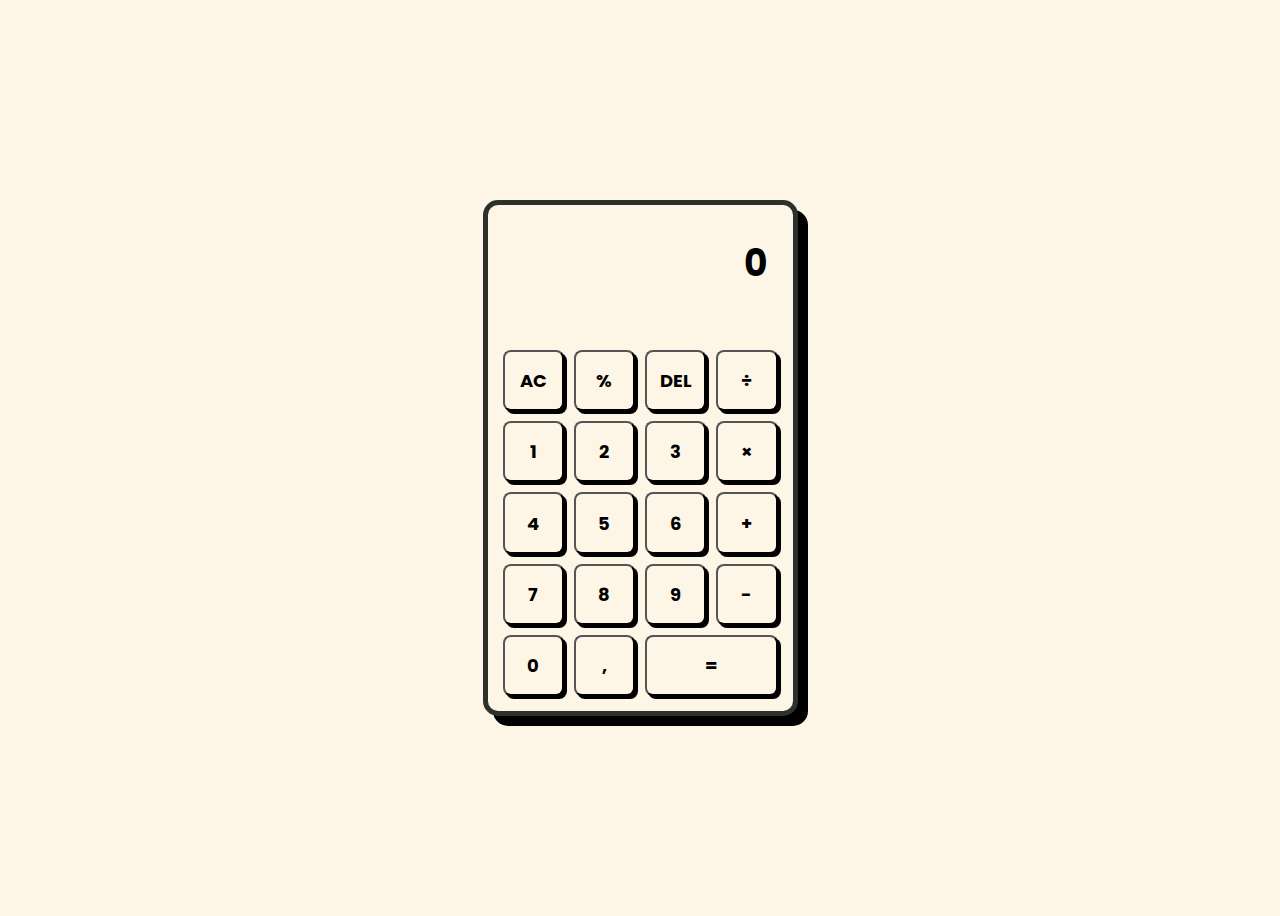
==== Index.html @ 461a58b2 "Calculator v1" ====
<!DOCTYPE html>
<html lang="ru">
<head>
    <meta charset="UTF-8">
    <meta name="viewport" content="width=device-width, initial-scale=1.0">
    <title>Калькулятор</title>
    <style>
        @font-face {
            font-family: "Poppins";
            src: url("/Poppins-Bold.woff2") format("woff2");
            font-weight: bold;
            font-style: normal;
            font-display: swap;
        }
        body {
            font-family: "Poppins", sans-serif;
            display: flex;
            justify-content: center;
            align-items: center;
            height: 100vh;
            background-color: rgb(253,246,230);
        }
        .calculator {
            width: 275px;
            padding: 15px;
            border-radius: 15px;
            background-color: rgb(253,246,230);
            border: 5px solid rgb(44,49,42);
            box-shadow: 10px 10px 0px rgba(0, 0, 0);
        }
        .display {
            background: rgb(253,246,230);
            text-align: right;
            padding: 10px;
            border-radius: 10px;
            font-size: 20px;
            font-weight: bold;
            margin-bottom: 30px;
            min-height: 80px;
            display: flex;
            flex-direction: column;
            justify-content: space-around;
        }
        .current-equation {
            font-size: 36px;
        }
        .previous-equation {
            font-size: 16px;
            color: rgb(145,143,128);
        }
        .buttons {
            display: grid;
            grid-template-columns: repeat(4, 1fr);
            grid-auto-rows: 61.25px;
            gap: 10px;
        }
        .buttons button {
            width: 100%;
            height: 100%;
            font-family: "Poppins", sans-serif;
            font-size: 18px;
            font-weight: bold;
            box-shadow: 3px 3px 0px rgba(0, 0, 0);
            background-color:rgb(253,246,230);
            border-radius: 8px;
            cursor: pointer;
        }
        .buttons-down {
            margin-top: 10px;
            display: grid;
            grid-template-columns:  1fr 1fr 2.163fr;
            grid-auto-rows: 61.25px;
            gap: 10px;
        }
        .buttons-down button {
            width: 100%;
            height: 100%;
            font-family: "Poppins", sans-serif;
            font-size: 18px;
            font-weight: bold;
            box-shadow: 3px 3px 0px rgba(0, 0, 0);
            background-color:rgb(253,246,230);
            border-radius: 8px;
            cursor: pointer;
        }
        button:active {
            background-color: rgb(184,243,215);
        }
    </style>
</head>
<body>
    <div class="calculator">
        <div class="display">
            <div class="current-equation" id="current-equation">0</div>
            <div class="previous-equation" id="previous-equation"></div>
        </div>
        <div class="buttons">
            <button onclick="clearAll()">AC</button>
            <button onclick="insert('%')">%</button>
            <button onclick="deleteLast()">DEL</button>
            <button onclick="insert('/')">÷</button>
            <button onclick="insert('1')">1</button>
            <button onclick="insert('2')">2</button>
            <button onclick="insert('3')">3</button>
            <button onclick="insert('*')">×</button>
            <button onclick="insert('4')">4</button>
            <button onclick="insert('5')">5</button>
            <button onclick="insert('6')">6</button>
            <button onclick="insert('+')">+</button>
            <button onclick="insert('7')">7</button>
            <button onclick="insert('8')">8</button>
            <button onclick="insert('9')">9</button>
            <button onclick="insert('-')">-</button>
        </div>
        <div class="buttons-down">
            <button onclick="insert('0')">0</button>
            <button onclick="insert('.')">,</button>
            <button onclick="calculate()">=</button>
        </div>
     </div>
    <script>
        document.addEventListener("keydown", function(event) {
            const key = event.key;
            if (!isNaN(key) || "/*-+.%".includes(key)) {
                insert(key);
            } else if (key === "Enter") {
                calculate();
            } else if (key === "Backspace") {
                deleteLast();
            } else if (key === "Escape") {
                clearAll();
            } else if (key === "=") {
                calculate();
            }
        });

        function insert(num) {
            let current = document.getElementById("current-equation");
            if (current.innerText === "Ошибка") {
                current.innerText = "";
            }
            if (current.innerText.length < 12) {
                if (current.innerText === "0") {
                    current.innerText = num;
                } else {
                    current.innerText += num;
                }
            }
        }
        function clearAll() {
            document.getElementById("current-equation").innerText = "0";
            document.getElementById("previous-equation").innerText = "";
        }
        function deleteLast() {
            let current = document.getElementById("current-equation");
            if (current.innerText === "Ошибка") {
                current.innerText = "0";
                return;
            }
            current.innerText = current.innerText.slice(0, -1);
            if (current.innerText === "") {
                current.innerText = "0";
            }
        }
        function calculate() {
            let current = document.getElementById("current-equation");
            let previous = document.getElementById("previous-equation");
            try {
                let result = eval(current.innerText.replace('÷', '/').replace('×', '*'));
                previous.innerText = current.innerText;
                current.innerText = result;
            } catch {
                current.innerText = "Ошибка";
            }
        }
    </script>
</body>
</html>
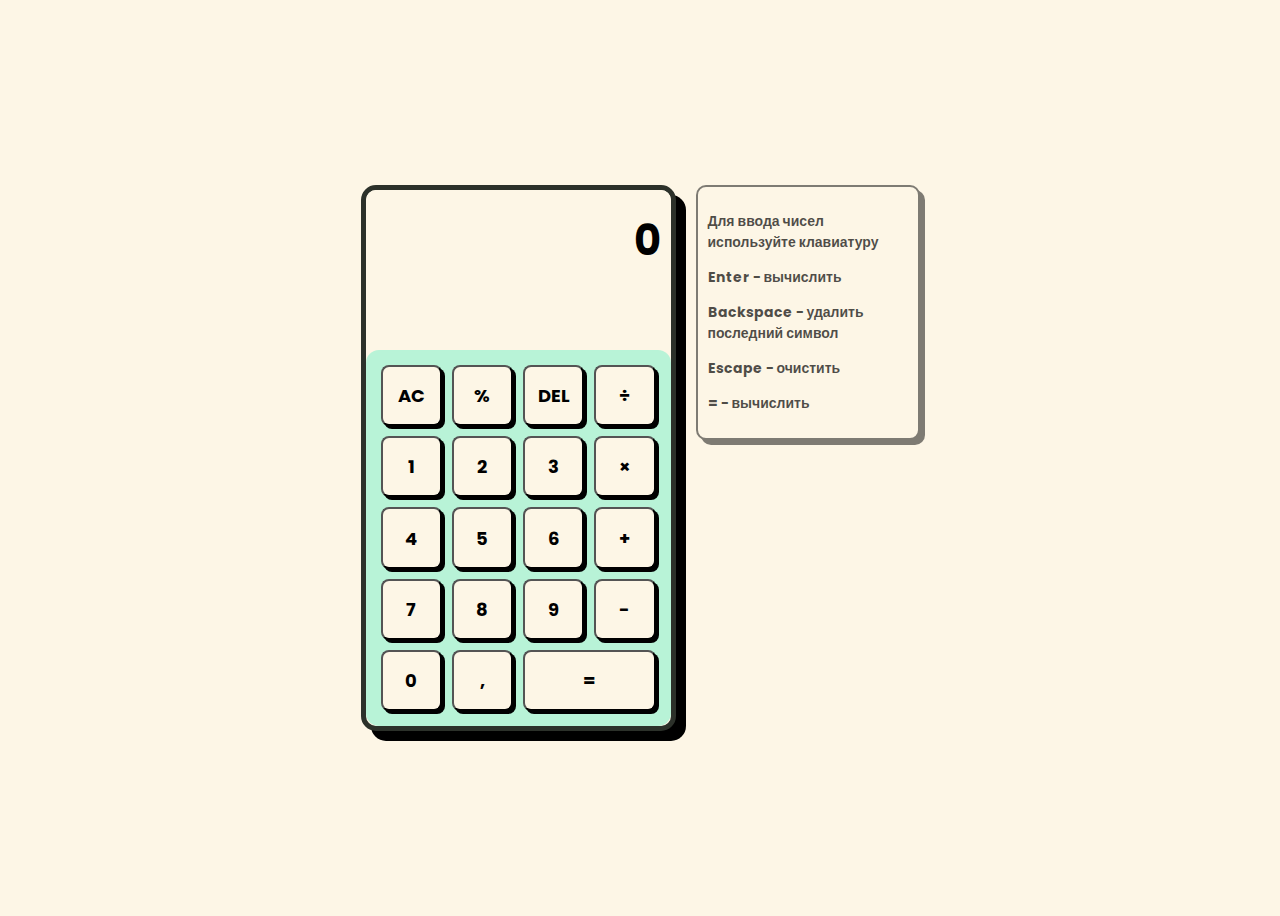
==== commit 7a646373: "Calculator v1.3" ====
--- a/Index.html
+++ b/Index.html
@@ -4,175 +4,51 @@
     <meta charset="UTF-8">
     <meta name="viewport" content="width=device-width, initial-scale=1.0">
     <title>Калькулятор</title>
-    <style>
-        @font-face {
-            font-family: "Poppins";
-            src: url("/Poppins-Bold.woff2") format("woff2");
-            font-weight: bold;
-            font-style: normal;
-            font-display: swap;
-        }
-        body {
-            font-family: "Poppins", sans-serif;
-            display: flex;
-            justify-content: center;
-            align-items: center;
-            height: 100vh;
-            background-color: rgb(253,246,230);
-        }
-        .calculator {
-            width: 275px;
-            padding: 15px;
-            border-radius: 15px;
-            background-color: rgb(253,246,230);
-            border: 5px solid rgb(44,49,42);
-            box-shadow: 10px 10px 0px rgba(0, 0, 0);
-        }
-        .display {
-            background: rgb(253,246,230);
-            text-align: right;
-            padding: 10px;
-            border-radius: 10px;
-            font-size: 20px;
-            font-weight: bold;
-            margin-bottom: 30px;
-            min-height: 80px;
-            display: flex;
-            flex-direction: column;
-            justify-content: space-around;
-        }
-        .current-equation {
-            font-size: 36px;
-        }
-        .previous-equation {
-            font-size: 16px;
-            color: rgb(145,143,128);
-        }
-        .buttons {
-            display: grid;
-            grid-template-columns: repeat(4, 1fr);
-            grid-auto-rows: 61.25px;
-            gap: 10px;
-        }
-        .buttons button {
-            width: 100%;
-            height: 100%;
-            font-family: "Poppins", sans-serif;
-            font-size: 18px;
-            font-weight: bold;
-            box-shadow: 3px 3px 0px rgba(0, 0, 0);
-            background-color:rgb(253,246,230);
-            border-radius: 8px;
-            cursor: pointer;
-        }
-        .buttons-down {
-            margin-top: 10px;
-            display: grid;
-            grid-template-columns:  1fr 1fr 2.163fr;
-            grid-auto-rows: 61.25px;
-            gap: 10px;
-        }
-        .buttons-down button {
-            width: 100%;
-            height: 100%;
-            font-family: "Poppins", sans-serif;
-            font-size: 18px;
-            font-weight: bold;
-            box-shadow: 3px 3px 0px rgba(0, 0, 0);
-            background-color:rgb(253,246,230);
-            border-radius: 8px;
-            cursor: pointer;
-        }
-        button:active {
-            background-color: rgb(184,243,215);
-        }
-    </style>
+    <link rel="stylesheet" href="style.css">
 </head>
 <body>
-    <div class="calculator">
-        <div class="display">
-            <div class="current-equation" id="current-equation">0</div>
-            <div class="previous-equation" id="previous-equation"></div>
+    <div class="container">
+        <div class="box-w-calc">
+            <div class="calculator">
+                <div class="display">
+                    <div class="current-equation" id="current-equation">0</div>
+                    <div class="previous-equation" id="previous-equation"></div>
+                </div>
+                <div class="box-g-calc">
+                    <div class="buttons">
+                        <button onclick="clearAll()">AC</button>
+                        <button onclick="insert('%')">%</button>
+                        <button onclick="deleteLast()">DEL</button>
+                        <button onclick="insert('/')">÷</button>
+                        <button onclick="insert('1')">1</button>
+                        <button onclick="insert('2')">2</button>
+                        <button onclick="insert('3')">3</button>
+                        <button onclick="insert('*')">×</button>
+                        <button onclick="insert('4')">4</button>
+                        <button onclick="insert('5')">5</button>
+                        <button onclick="insert('6')">6</button>
+                        <button onclick="insert('+')">+</button>
+                        <button onclick="insert('7')">7</button>
+                        <button onclick="insert('8')">8</button>
+                        <button onclick="insert('9')">9</button>
+                        <button onclick="insert('-')">-</button>
+                    </div>
+                    <div class="buttons-down">
+                        <button onclick="insert('0')">0</button>
+                        <button onclick="insert('.')">,</button>
+                        <button onclick="calculate()">=</button>
+                    </div>
+                </div>
+            </div>
         </div>
-        <div class="buttons">
-            <button onclick="clearAll()">AC</button>
-            <button onclick="insert('%')">%</button>
-            <button onclick="deleteLast()">DEL</button>
-            <button onclick="insert('/')">÷</button>
-            <button onclick="insert('1')">1</button>
-            <button onclick="insert('2')">2</button>
-            <button onclick="insert('3')">3</button>
-            <button onclick="insert('*')">×</button>
-            <button onclick="insert('4')">4</button>
-            <button onclick="insert('5')">5</button>
-            <button onclick="insert('6')">6</button>
-            <button onclick="insert('+')">+</button>
-            <button onclick="insert('7')">7</button>
-            <button onclick="insert('8')">8</button>
-            <button onclick="insert('9')">9</button>
-            <button onclick="insert('-')">-</button>
+        <div class="tips">
+            <p>Для ввода чисел используйте клавиатуру</p>
+            <p>Enter - вычислить</p>
+            <p>Backspace - удалить последний символ</p>
+            <p>Escape - очистить</p>
+            <p>= - вычислить</p>
         </div>
-        <div class="buttons-down">
-            <button onclick="insert('0')">0</button>
-            <button onclick="insert('.')">,</button>
-            <button onclick="calculate()">=</button>
-        </div>
-     </div>
-    <script>
-        document.addEventListener("keydown", function(event) {
-            const key = event.key;
-            if (!isNaN(key) || "/*-+.%".includes(key)) {
-                insert(key);
-            } else if (key === "Enter") {
-                calculate();
-            } else if (key === "Backspace") {
-                deleteLast();
-            } else if (key === "Escape") {
-                clearAll();
-            } else if (key === "=") {
-                calculate();
-            }
-        });
-
-        function insert(num) {
-            let current = document.getElementById("current-equation");
-            if (current.innerText === "Ошибка") {
-                current.innerText = "";
-            }
-            if (current.innerText.length < 12) {
-                if (current.innerText === "0") {
-                    current.innerText = num;
-                } else {
-                    current.innerText += num;
-                }
-            }
-        }
-        function clearAll() {
-            document.getElementById("current-equation").innerText = "0";
-            document.getElementById("previous-equation").innerText = "";
-        }
-        function deleteLast() {
-            let current = document.getElementById("current-equation");
-            if (current.innerText === "Ошибка") {
-                current.innerText = "0";
-                return;
-            }
-            current.innerText = current.innerText.slice(0, -1);
-            if (current.innerText === "") {
-                current.innerText = "0";
-            }
-        }
-        function calculate() {
-            let current = document.getElementById("current-equation");
-            let previous = document.getElementById("previous-equation");
-            try {
-                let result = eval(current.innerText.replace('÷', '/').replace('×', '*'));
-                previous.innerText = current.innerText;
-                current.innerText = result;
-            } catch {
-                current.innerText = "Ошибка";
-            }
-        }
-    </script>
+    </div>
+    <script src="script.js"></script>
 </body>
-</html>
+</html>--- a/style.css
+++ b/style.css
@@ -0,0 +1,117 @@
+@font-face {
+    font-family: "Poppins";
+    src: url("/Poppins-Bold.woff2") format("woff2");
+    font-weight: bold;
+    font-style: normal;
+    font-display: swap;
+}
+@font-face {
+    font-family: "Poppins";
+    src: url("/Poppins-Light.woff2") format("woff2");
+    font-weight: light;
+    font-style: normal;
+    font-display: swap;
+}
+body {
+    font-family: "Poppins", sans-serif;
+    display: flex;
+    justify-content: center;
+    align-items: center;
+    height: 100vh;
+    background-color: rgb(253,246,230);
+}
+.container {
+    display: flex;
+    flex-wrap: wrap;
+    align-items: flex-start;
+    gap: 20px;
+}
+.box-w-calc {
+    width: 305px;
+    border-radius: 15px;
+    background-color: rgb(253,246,230);
+    border: 5px solid rgb(44,49,42);
+    box-shadow: 10px 10px 0px rgba(0, 0, 0);
+}
+.box-g-calc {
+    position: relative;
+    width: 275px;
+    margin-top: 40px;
+    padding: 15px;
+    border-radius: 13px;
+    background-color: rgb(184,243,215);
+}
+.tips {
+    font-size: 0.875rem;
+    font-weight: bold;
+    color: rgba(0, 0, 0, 0.7);
+    background: rgb(253,246,230); 
+    padding: 10px;
+    border-radius: 10px;
+    border: 2px solid rgba(0, 0, 0, 0.5);
+    box-shadow: 5px 5px 0px rgba(0, 0, 0, 0.5);
+    max-width: 200px;
+}
+.display {
+    background: rgb(253,246,230);
+    text-align: right;
+    padding: 10px;
+    border-radius: 10px;
+    min-height: 100px;
+    display: flex;
+    flex-direction: column;
+    justify-content: space-around;
+}
+.current-equation {
+    font-size: 2.6rem;
+    font-weight: bold;
+}
+.previous-equation {
+    font-weight: light;
+    font-size: 1.3rem;
+    color: rgb(145,143,128);
+}
+.buttons {
+    display: grid;
+    grid-template-columns: repeat(4, 1fr);
+    grid-auto-rows: 61.25px;
+    gap: 10px;
+}
+.buttons button {
+    width: 100%;
+    height: 100%;
+    font-family: "Poppins", sans-serif;
+    font-size: 1.125rem;
+    font-weight: bold;
+    box-shadow: 3px 3px 0px rgba(0, 0, 0);
+    background-color:rgb(253,246,230);
+    border-radius: 8px;
+    cursor: pointer;
+}
+.buttons-down {
+    margin-top: 10px;
+    display: grid;
+    grid-template-columns:  1fr 1fr 2.163fr;
+    grid-auto-rows: 61.25px;
+    gap: 10px;
+}
+.buttons-down button {
+    width: 100%;
+    height: 100%;
+    font-family: "Poppins", sans-serif;
+    font-size: 1.125rem;
+    font-weight: bold;
+    box-shadow: 3px 3px 0px rgba(0, 0, 0);
+    background-color:rgb(253,246,230);
+    border-radius: 8px;
+    cursor: pointer;
+}
+button:active {
+    background-color: rgb(184,243,215);
+}
+@media (max-width: 575px) {
+    .container{
+        flex-direction: column;
+        align-items: center;
+    }
+}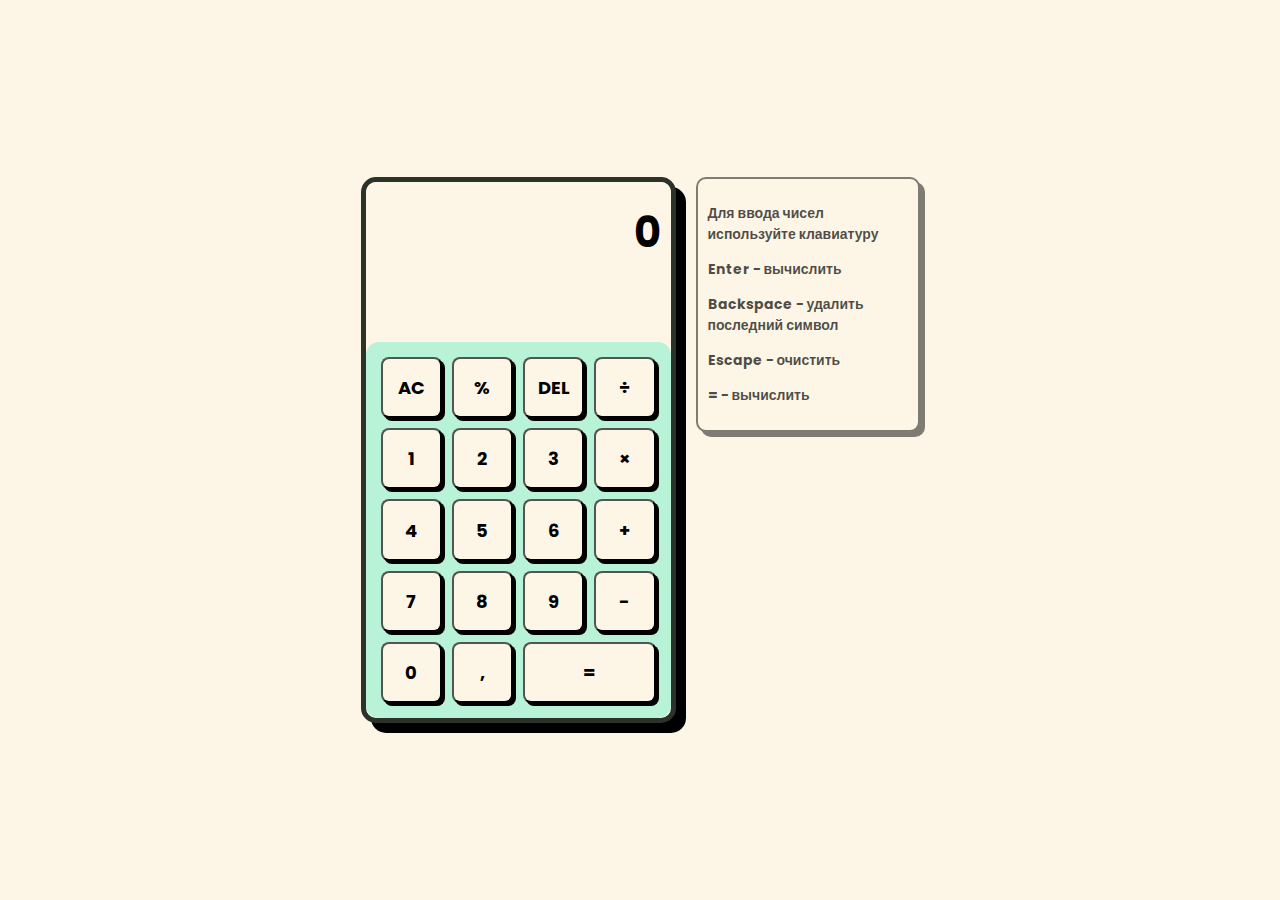
==== commit 8e0931aa: "Calculator 1.3.2 (Refactor HTML structure)" ====
--- a/Index.html
+++ b/Index.html
@@ -7,48 +7,52 @@
     <link rel="stylesheet" href="style.css">
 </head>
 <body>
-    <div class="container">
-        <div class="box-w-calc">
-            <div class="calculator">
-                <div class="display">
-                    <div class="current-equation" id="current-equation">0</div>
-                    <div class="previous-equation" id="previous-equation"></div>
-                </div>
-                <div class="box-g-calc">
-                    <div class="buttons">
-                        <button onclick="clearAll()">AC</button>
-                        <button onclick="insert('%')">%</button>
-                        <button onclick="deleteLast()">DEL</button>
-                        <button onclick="insert('/')">÷</button>
-                        <button onclick="insert('1')">1</button>
-                        <button onclick="insert('2')">2</button>
-                        <button onclick="insert('3')">3</button>
-                        <button onclick="insert('*')">×</button>
-                        <button onclick="insert('4')">4</button>
-                        <button onclick="insert('5')">5</button>
-                        <button onclick="insert('6')">6</button>
-                        <button onclick="insert('+')">+</button>
-                        <button onclick="insert('7')">7</button>
-                        <button onclick="insert('8')">8</button>
-                        <button onclick="insert('9')">9</button>
-                        <button onclick="insert('-')">-</button>
+    <main class="main">
+        <section class="section__calculator">
+            <div class="calculator__box">
+                <div class="calculator">
+                    <div class="calculator__display">
+                        <div class="calculator__display--current-equation" id="current-equation">0</div>
+                        <div class="calculator__display--previous-equation" id="previous-equation"></div>
                     </div>
-                    <div class="buttons-down">
-                        <button onclick="insert('0')">0</button>
-                        <button onclick="insert('.')">,</button>
-                        <button onclick="calculate()">=</button>
+                    <div class="calculator__buttons--wrapper">
+                        <div class="calculator__buttons">
+                            <button onclick="clearAll()">AC</button>
+                            <button onclick="insert('%')">%</button>
+                            <button onclick="deleteLast()">DEL</button>
+                            <button onclick="insert('/')">÷</button>
+                            <button onclick="insert('1')">1</button>
+                            <button onclick="insert('2')">2</button>
+                            <button onclick="insert('3')">3</button>
+                            <button onclick="insert('*')">×</button>
+                            <button onclick="insert('4')">4</button>
+                            <button onclick="insert('5')">5</button>
+                            <button onclick="insert('6')">6</button>
+                            <button onclick="insert('+')">+</button>
+                            <button onclick="insert('7')">7</button>
+                            <button onclick="insert('8')">8</button>
+                            <button onclick="insert('9')">9</button>
+                            <button onclick="insert('-')">-</button>
+                        </div>
+                        <div class="calculator__buttons-down">
+                            <button onclick="insert('0')">0</button>
+                            <button onclick="insert('.')">,</button>
+                            <button onclick="calculate()">=</button>
+                        </div>
                     </div>
                 </div>
             </div>
-        </div>
-        <div class="tips">
-            <p>Для ввода чисел используйте клавиатуру</p>
-            <p>Enter - вычислить</p>
-            <p>Backspace - удалить последний символ</p>
-            <p>Escape - очистить</p>
-            <p>= - вычислить</p>
-        </div>
-    </div>
+            <div class="calculator__tips--wrapper">
+                <div class="calculator__tips">
+                    <p>Для ввода чисел используйте клавиатуру</p>
+                    <p>Enter - вычислить</p>
+                    <p>Backspace - удалить последний символ</p>
+                    <p>Escape - очистить</p>
+                    <p>= - вычислить</p>
+                </div>
+            </div>
+        </section>
+    </main>
     <script src="script.js"></script>
 </body>
 </html>--- a/style.css
+++ b/style.css
@@ -14,26 +14,29 @@
 }
 body {
     font-family: "Poppins", sans-serif;
+    margin: 0;
+}
+.main {
     display: flex;
     justify-content: center;
     align-items: center;
     height: 100vh;
     background-color: rgb(253,246,230);
 }
-.container {
+.section__calculator {
     display: flex;
     flex-wrap: wrap;
     align-items: flex-start;
     gap: 20px;
 }
-.box-w-calc {
+.calculator__box {
     width: 305px;
     border-radius: 15px;
     background-color: rgb(253,246,230);
     border: 5px solid rgb(44,49,42);
     box-shadow: 10px 10px 0px rgba(0, 0, 0);
 }
-.box-g-calc {
+.calculator__buttons--wrapper {
     position: relative;
     width: 275px;
     margin-top: 40px;
@@ -41,18 +44,7 @@
     border-radius: 13px;
     background-color: rgb(184,243,215);
 }
-.tips {
-    font-size: 0.875rem;
-    font-weight: bold;
-    color: rgba(0, 0, 0, 0.7);
-    background: rgb(253,246,230); 
-    padding: 10px;
-    border-radius: 10px;
-    border: 2px solid rgba(0, 0, 0, 0.5);
-    box-shadow: 5px 5px 0px rgba(0, 0, 0, 0.5);
-    max-width: 200px;
-}
-.display {
+.calculator__display {
     background: rgb(253,246,230);
     text-align: right;
     padding: 10px;
@@ -62,22 +54,22 @@
     flex-direction: column;
     justify-content: space-around;
 }
-.current-equation {
+.calculator__display--current-equation {
     font-size: 2.6rem;
     font-weight: bold;
 }
-.previous-equation {
+.calculator__display--previous-equation {
     font-weight: light;
     font-size: 1.3rem;
     color: rgb(145,143,128);
 }
-.buttons {
+.calculator__buttons {
     display: grid;
     grid-template-columns: repeat(4, 1fr);
     grid-auto-rows: 61.25px;
     gap: 10px;
 }
-.buttons button {
+.calculator__buttons button {
     width: 100%;
     height: 100%;
     font-family: "Poppins", sans-serif;
@@ -88,14 +80,14 @@
     border-radius: 8px;
     cursor: pointer;
 }
-.buttons-down {
+.calculator__buttons-down {
     margin-top: 10px;
     display: grid;
     grid-template-columns:  1fr 1fr 2.163fr;
     grid-auto-rows: 61.25px;
     gap: 10px;
 }
-.buttons-down button {
+.calculator__buttons-down button {
     width: 100%;
     height: 100%;
     font-family: "Poppins", sans-serif;
@@ -109,9 +101,26 @@
 button:active {
     background-color: rgb(184,243,215);
 }
+.calculator__tips--wrapper {
+    background: rgb(253,246,230); 
+    padding: 10px;
+    border-radius: 10px;
+    border: 2px solid rgba(0, 0, 0, 0.5);
+    box-shadow: 5px 5px 0px rgba(0, 0, 0, 0.5);
+    max-width: 200px;
+}
+.calculator__tips {
+    font-size: 0.875rem;
+    font-weight: bold;
+    color: rgba(0, 0, 0, 0.7);
+}
 @media (max-width: 575px) {
-    .container{
+    body {
+        align-items: stretch;
+    }
+    .section__calculator {
         flex-direction: column;
         align-items: center;
+
     }
 }